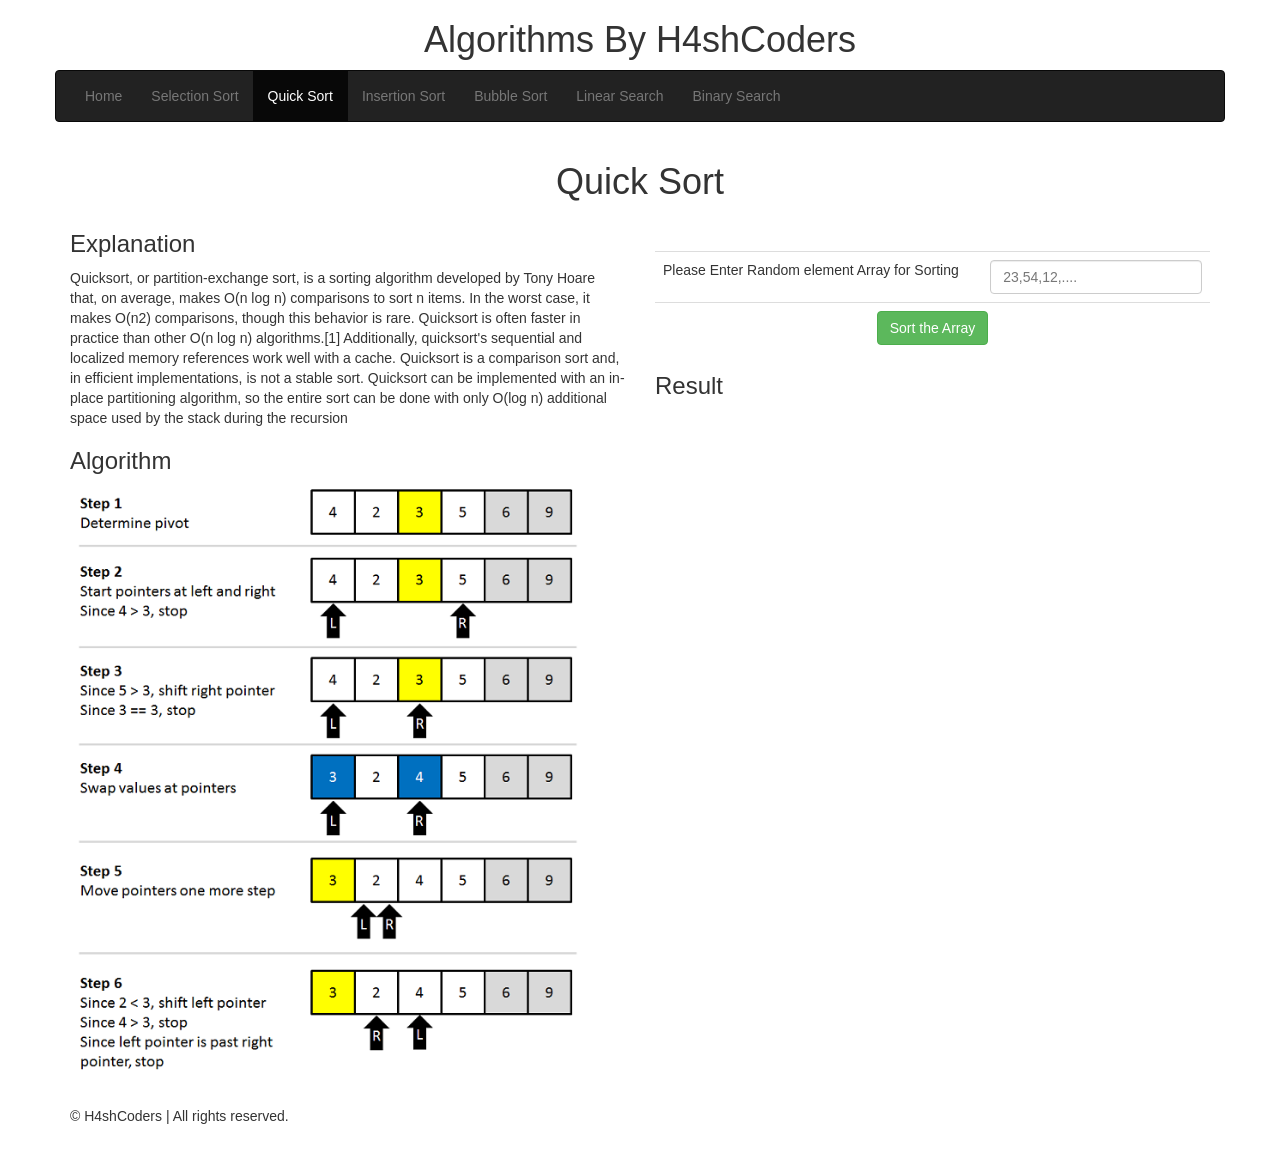
==== quicksort.html @ 076357e7 "The completed project is pushed." ====
<!DOCTYPE html>
<html lang="en">
<head>
	<meta charset="UTF-8">
	<title>DAA | PROJECT</title>
	<link rel="stylesheet" type="text/css" href="css/bootstrap.css">
	<link rel="stylesheet" href="css/style.css">
	<link rel="stylesheet" href="css/quicksort.css">

	<style>
	.list_defual{
		width: auto !important;
		height: auto;
		border: 0px solid black !important;
		padding: 0px;
	}
	h1{
		background-color: #fff;
	}
</style>
</head>
<body>
	<div class="container">
				<div class="row">
			<div class="col-md-12 text-center"><h1>Algorithms By  H4shCoders</h1></div>
		</div>
		    <div class="row">
    	<nav class="navbar navbar-default navbar-inverse">
            <div class="navbar-header">
                <button type="button" class="navbar-toggle" data-toggle="collapse" data-target="#collapse">
                  <span class="sr-only">Toggle navigation</span>
                  <span class="glyphicon glyphicon-arrow-down"></span>
                  MENU
                </button>
            </div>
            <div class="collapse navbar-collapse" id="collapse">
                <ul class="nav navbar-nav list_defual">
                    <li class="list_defual"><a href="index.html">Home</a></li>
                    <li class="list_defual"><a href="selectionfinal.html">Selection Sort</a></li>
                    <li class="active list_defual"><a href="quicksort.html">Quick Sort</a></li>
                    <li class="list_defual"><a href="insertionSort.html">Insertion Sort</a></li>
                    <li class="list_defual"><a href="bubbleSort.html">Bubble Sort</a></li>
                    <li class="list_defual"><a href="linearSearch.html">Linear Search</a></li>
                    <li class="list_defual"><a href="binarySearch.html">Binary Search</a></li>
                </ul> 
            </div>
         </nav> 
    </div>
		<h1>Quick Sort</h1>
		<div class="row">
			<div class="col-md-6">
				<div class="row">
					<div class="col-md-12">
								
						<h3>Explanation</h3>
						<p>
							Quicksort, or partition-exchange sort, is a sorting algorithm developed by Tony Hoare that, on average, makes O(n log n) comparisons to sort n items. In the worst case, it makes O(n2) comparisons, though this behavior is rare. Quicksort is often faster in practice than other O(n log n) algorithms.[1] Additionally, quicksort's sequential and localized memory references work well with a cache. Quicksort is a comparison sort and, in efficient implementations, is not a stable sort. Quicksort can be implemented with an in-place partitioning algorithm, so the entire sort can be done with only O(log n) additional space used by the stack during the recursion
						</p>
							<h3>Algorithm</h3>
							<img src="images/quicksort.png" alt="" style="padding-right:40px" class="img-responsive">
					</div>
				</div>
			</div>
			<div class="col-md-6">
				<div class="row">
					<div class="col-md-12">
						<br><br>
						<table class="table">
							<tr>
								<td>Please Enter Random element Array for Sorting</td>
								<td>
									<input type="text" name="A" id="arrayinput" placeholder="23,54,12,...." class="form-control" />
			                	</td>
			                </tr>
			                <tr>
								<td colspan="2" class="text-center">
			                		<input type="button" value="Sort the Array" onclick="ExecuteQS()" class="btn btn-success" />
								</td>
							</tr>
						</table>
						<h3>Result</h3>
							<div  id="OutDiv" > 
							</div>
					</div>
				</div>
			</div>
		</div>

		<div class="footer">
			<br>
			&copy; H4shCoders | All rights reserved.
			<br><br><br>
		</div>
	</div>


	<script src="js/jquery.js"></script>
	<script src="js/bootstrap.js"></script>
	<script src="js/quicksort.js"></script>
</body>
</html>
---- css/style.css ----
body {
    /*background-image: url('./light_bg.png');
    */background-repeat: repeat;
}
h1 {
    background-color: #EEEEEE;
    text-align: center;
}
div#maindiv {
    margin: 0 auto;
    width: 670px;
    height: 1200px;
    background-color: #eeeeee;
    font-family: Monospace;
    padding-left: 20px;
    padding-right: 20px;
    border: #D0C0D0 1px solid;
    -moz-border-radius: 5px;
    -webkit-border-radius: 5px;
    border-radius: 5px;
    -moz-box-shadow: 3px 3px 4px #000;
    -webkit-box-shadow: 3px 3px 4px #000;
    box-shadow: 3px 3px 4px #000;
    /* For IE 8 */
    -ms-filter: "progid:DXImageTransform.Microsoft.Shadow(Strength=4, Direction=135, Color='#000000')";
    /* For IE 5.5 - 7 */
    filter: progid:DXImageTransform.Microsoft.Shadow(Strength=4, Direction=135, Color='#000000');
}
div.box {
    width: 30px;
    height: 30px;
    text-align: center;
    background-color: #ffffff;
    border: #000000 1px solid;
}
div.box2 {
    width: 32px;
    height: 22px;
    text-align: center;
    margin-right: 35px;
    padding-top: 10px;
}
div.simulbox {
    text-align: left;
    padding: 30px;
    background-color: #DDDDDD;
    width: 600px;
    height: 600px;
    -moz-border-radius: 20px;
    -webkit-border-radius: 20px;
    border-radius: 20px;
    border: #D0C0D0 1px solid;
}
div.algobox {
    cursor: pointer;
    cursor: hand;
    background-color: #DDDDDD;
    width: 215px;
    height: 220px;
    text-align: center;
    -moz-border-radius: 20px;
    -webkit-border-radius: 20px;
    border-radius: 20px;
    border: #D0C0D0 1px solid;
    margin-bottom: 10px;
    margin-top: 10px;
}
div.algobox:hover {
    background-color: #E0D0E0;
}
div.algobox:active {
    background-color: #D0C0D0;
}

div.dbutton {
    cursor: pointer;
    cursor: hand;
    background-color: #FFFFFF;
    margin-left: 5px;
    margin-right: 5px;
    width: 200px;
    height: 20px;
    text-align: center;
    -moz-border-radius: 5px;
    -webkit-border-radius: 5px;
    border-radius: 5px;
    border: #D0C0D0 1px solid;
}
div.dbutton:hover {
    background-color: #E0E0F0;
}
div.dbutton:active {
    background-color: #D0D0E0;
}
---- css/quicksort.css ----
body{margin-top:0}h2{padding:0;margin-bottom:0}ul{list-style-type:none;padding:12px 0}ul li{border:1px solid gray;display:inline-block;width:50px;height:40px;text-align:center;margin-left:-1px;position:relative;padding-top:20px}.info{margin-top:12px;margin-right:8px;padding-right:10px;border:1px solid gray;float:left;background-color:#000;color:#fff;min-width:72px;text-align:center;display:none}.pivot{color:red;opacity:.8}label{width:100px;margin-top:8px}button{margin-top:26px;margin-left:16px;padding:2px 8px;height:28px}#arr0,#arr1{position:absolute;top:-1.5em;left:10px;padding:0;margin:0}#arr0{color:#00f}#arr1{color:red}.finalarray{padding:6px 4px;border:1px solid red;margin:0;display:inline-block}
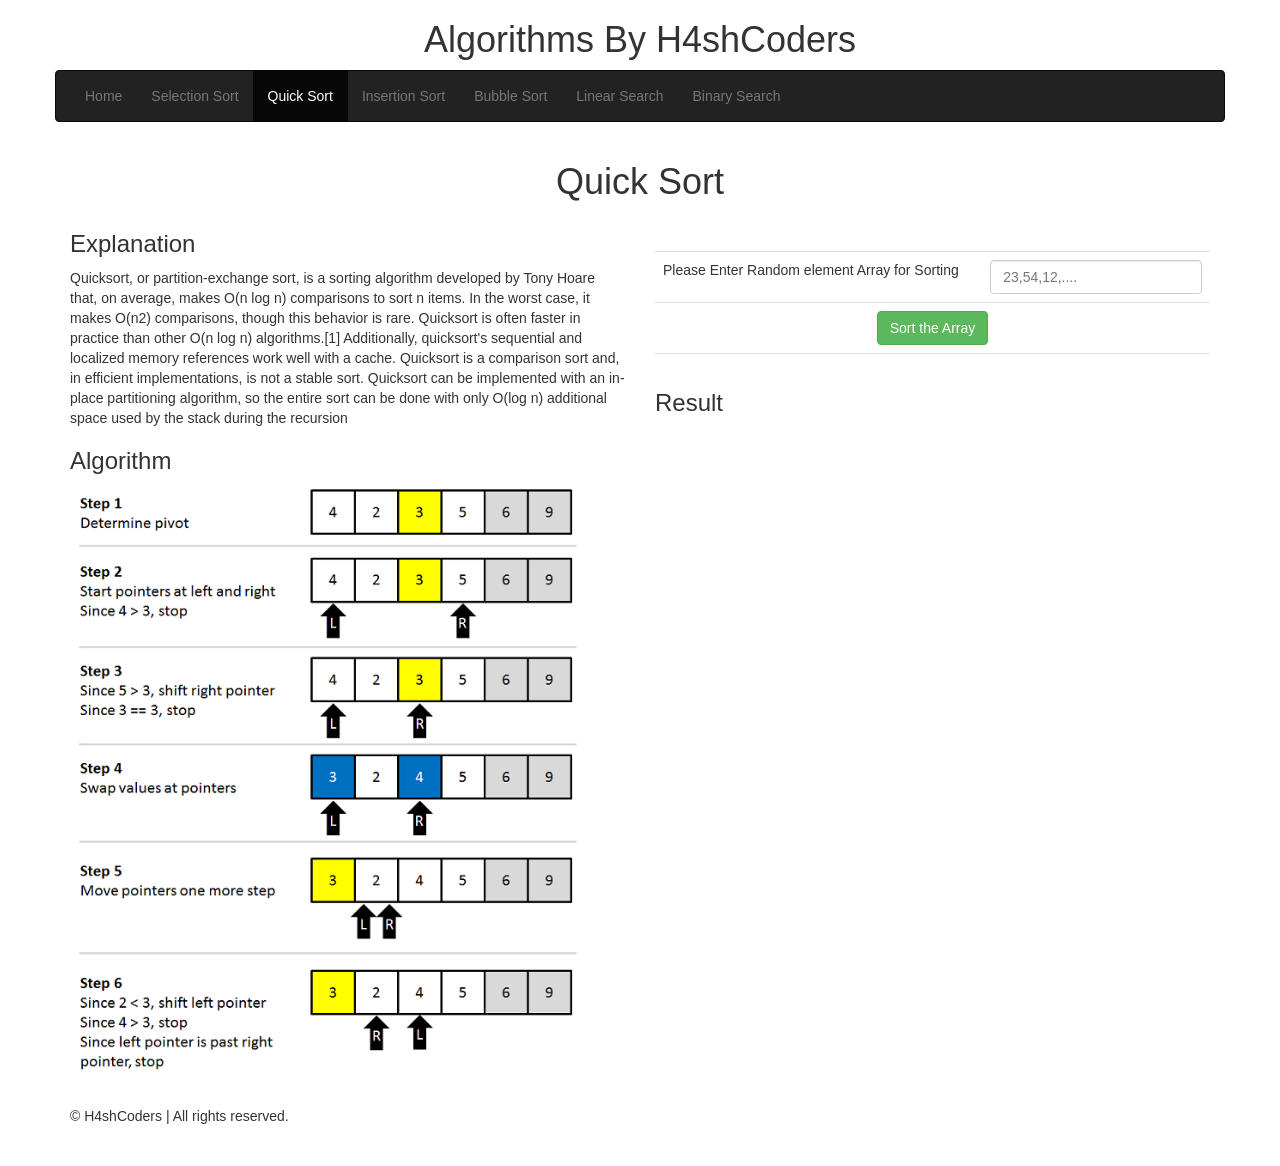
==== commit aa4d0f74: "Add execution time display in quicksort.html,selection.html by modifying relevant js files" ====
--- a/quicksort.html
+++ b/quicksort.html
@@ -77,6 +77,11 @@
 			                		<input type="button" value="Sort the Array" onclick="ExecuteQS()" class="btn btn-success" />
 								</td>
 							</tr>
+							<tr>
+								<td colspan="2" class="text-center">
+			                		<div id="exeDesc"></div>
+								</td>
+							</tr>
 						</table>
 						<h3>Result</h3>
 							<div  id="OutDiv" > 
